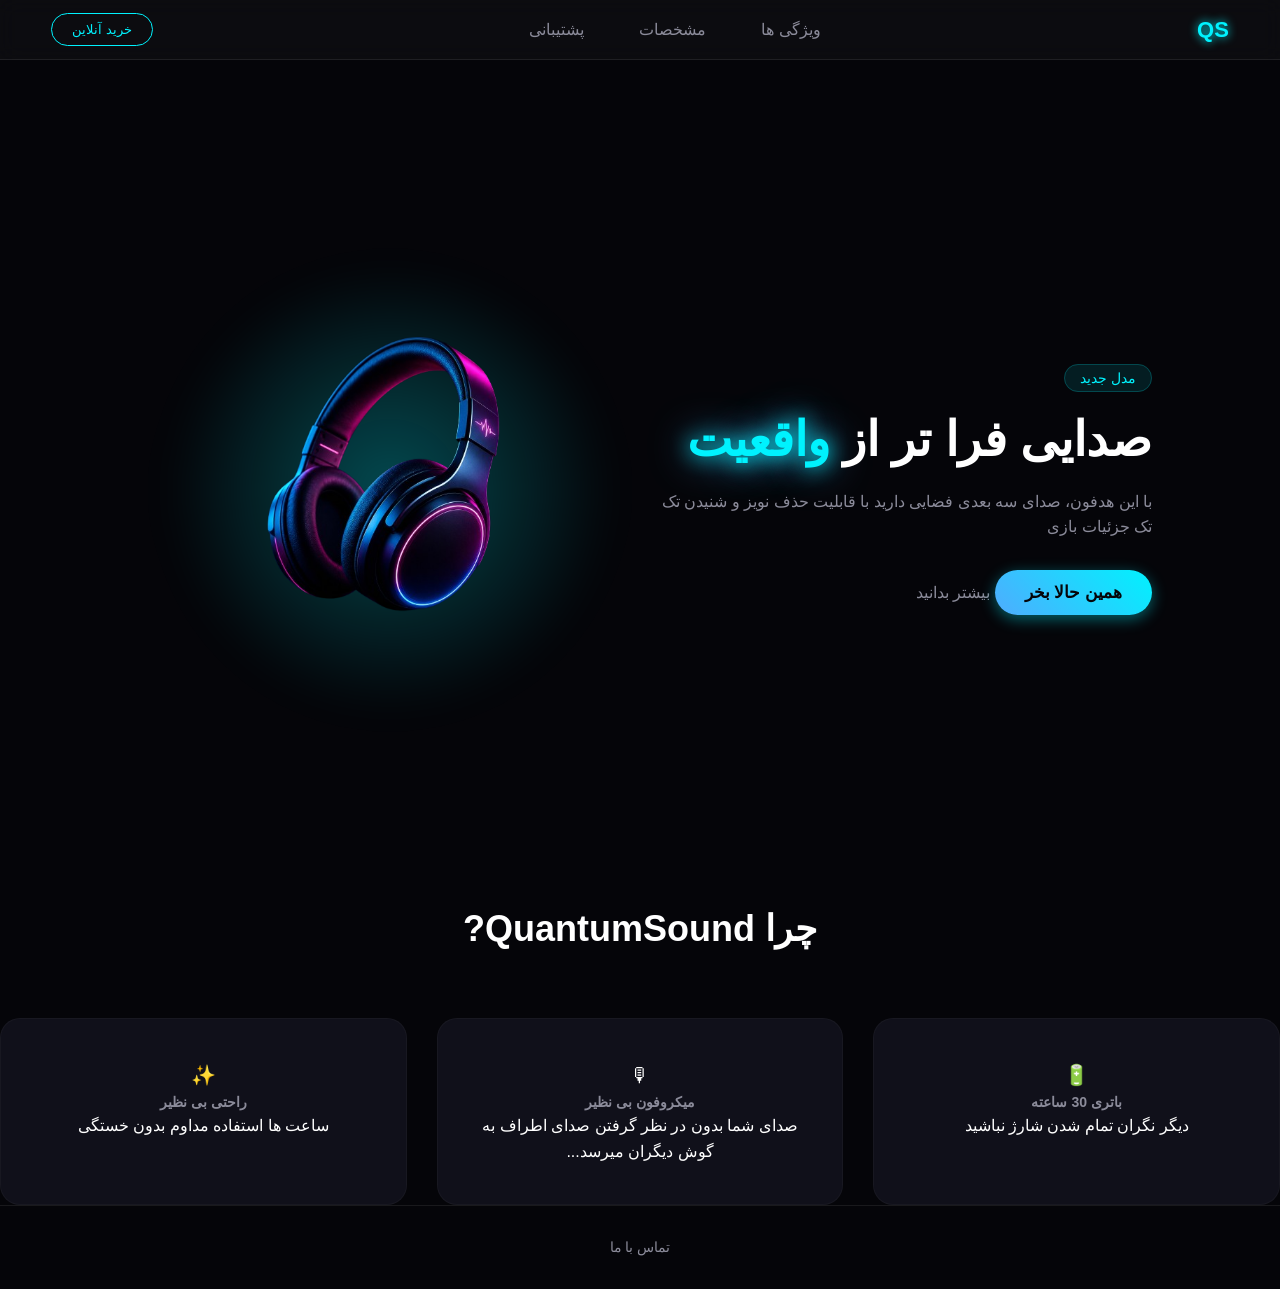
==== index.html @ e89c04da "Rename main.html to index.html" ====
<!DOCTYPE html>
<html lang="fa" dir="rtl">
<head>
    <meta charset="UTF-8">
    <meta name="viewport" content="width=device-width, initial-scale=1.0">
    <title>QuantumSound</title>
    <link rel="stylesheet" href="./styles.css">
</head>
<body>
    <header class="main-header">
        <div class="logo">QS</div>
        <nav class="nav-links">
            <ul>
                <li><a href="#features">ویژگی ها</a></li>
                <li><a href="#features">مشخصات</a></li>
                <li><a href="#footer">پشتیبانی</a></li>
            </ul>
        </nav>
        <button class="btn-buy-small">خرید آنلاین</button>
    </header>
    <main class="intro-container">
        <div class="intro-content">
            <span class="badge">مدل جدید</span>
            <h1>صدایی فرا تر از <span class="neon-text">واقعیت</span></h1>
            <p>با این هدفون، صدای سه بعدی فضایی دارید  با قابلیت حذف نویز و شنیدن تک تک جزئیات بازی</p>
            <div class="cta-group">
                <button class="btn-primary">همین حالا بخر</button>
                <a href="#features" class="link-secondary">بیشتر بدانید</a>
            </div>
        </div>
        <div class="showcase-image-wrap"> 
            <div class="floating-image"><img src="./d0c38a62-3740-4512-b876-8fed51d01b6f-removebg-preview.png" alt="تصویر هدفون"></div>
            <div class="neon-glow-circle"></div>
        </div>
    </main>
    <section id = "features" class="feature-section">
        <h2 class="section-title">چرا QuantumSound?</h2>
        <div class="features-grid">
                <div class="feature-card">
                <div class="icon">🔋</div>
                <h3> باتری 30 ساعته</h3>
                <P>دیگر نگران تمام شدن شارژ نباشید</P>
                </div>
                <div class="feature-card">
                    <div class="icon">🎙</div>
                    <h3>میکروفون بی نظیر</h3>
                    <p>صدای شما بدون در نظر گرفتن صدای اطراف به گوش دیگران میرسد...</p>
                </div>
                 <div class="feature-card">
                    <div class="icon">✨</div>
                    <h3>راحتی بی نظیر</h3>
                    <p>ساعت ها استفاده مداوم بدون خستگی</p>
                 </div>
        </div>
    </section>
    <footer class="footer">تماس با ما</footer>

    
</body>
</html>
---- styles.css ----
:root{
    --bg-color: #050509 ;
    --card-bg: #10101a ;
    --primary-neon: #00f2fe ;
    --secondary-neon: #4facfe ;
    --text-main: #ffffff ;
    --text-muted: #8b8b9a ;
    --glass-bg: rgba(255,255,255,0.03);
    --glass-border: rgba(255,255,255,0.08);
}
*{
    margin: 0;
    padding: 0;
    box-sizing: border-box;
    scroll-behavior:smooth;
}
body{
    background-color:var(--bg-color);
    color:var(--text-main);
    font-family: 'Segoe UI', Tahoma, Geneva, Verdana, sans-serif;
    line-height: 1.6;
    overflow-x: hidden;
} 
.main-header{
    position: fixed;
    top: 0 ;
    left: 0;
    right: 0;
    width: 100%;
    display: flex;
    box-sizing: border-box;
    justify-content: space-between;
    align-items: center;
    padding: 12px  4%;
    background-color: var(--glass-bg);
    backdrop-filter: blur(10px);
    border-bottom: 1px solid var(--glass-border);
    z-index: 1000;
}
.logo{
    font-size: 22px;
    font-weight: bolder;
    color: var(--primary-neon);
    text-shadow: 0 0 10px var(--primary-neon);
}
.nav-links{
    list-style: none;
}
.nav-links a {
    text-decoration: none;
    color: var(--text-muted);
    margin: 0 15px;
    transition: color 0.3s;
}
header nav ul {
    display: flex;
    list-style:none ;
    gap: 25px;
    text-decoration: none;
    color: var(--text-muted);
    margin: 0 15px;
    transition: color 0.3s;
}
header nav ul a:hover{
    color:var(--text-main);
}
.btn-buy-small{
    background: transparent;
    color: var(--primary-neon);
    border: 1px solid var(--primary-neon);
    padding: 8px 20px;
    border-radius: 20px;
    transition: all 0.3s;
    cursor: pointer;
} 
.btn-buy-small:hover{
    background-color: var(--primary-neon);
    color: var(--bg-color);
    box-shadow: 0 0 15px var(--primary-neon);
}
.intro-container{
    height: 100vh;
    display: flex;
    align-items: center;
    justify-content: space-between;
    padding: 0 10%;
    padding-top: 80px;
}
.intro-content{
    flex: 1;
    max-width: 500px;
}
.badge{
    background-color: rgba(0, 242, 254, 0.1);
    color: var(--primary-neon);
    padding: 5px 15px;
    border-radius: 20px;
    font-size: 14px;
    border: 1px solid rgba(0, 242, 254, 0.2);
}
.intro-content h1{
    font-size: 48px;
    margin: 20px 0;
    line-height: 1.2;
}
.neon-text{
    color: var(--primary-neon);
    text-shadow: 0 0 20px var(--primary-neon) , 0 0 40px var(--secondary-neon);
}
.intro-content p{
    color: var(--text-muted);
    margin-bottom: 30px;
}
.btn-primary{
    background: linear-gradient(45deg , var(--secondary-neon), var(--primary-neon) );
    color: var(--bg-color);
    border: none;
    padding: 12px 30px;
    border-radius: 25px;
    font-weight: bolder;
    cursor: pointer;
    box-shadow: 0 4px 15px rgba(0, 242, 254, 0.4);
    transition: transform 0.2s , box-shadow 0.3s ;
    font-size: 17px;
}
.btn-primary:hover{
    transform: translateY(-3px) ;
    box-shadow: 0 6px 25px rgba(0, 242, 254, 0.6);
}
.link-secondary{
    color: var(--text-muted);
    text-decoration: none;
    transition: color 0.3s;
}
.link-secondary:hover{
    color: var(--text-main) ;
}
.showcase-image-wrap{
    flex: 1;
    display: flex;
    justify-content: center;
    align-items: center;
    position: relative;
}
.floating-image{
    position: relative;
    z-index: 2;
    animation: floatAnimation 6s ease-in-out infinite;
}
.floating-image img{
    width: 350px;
    height: auto;
}
.neon-glow-circle{
    position: absolute;
    top: 50%;
    left: 50%;
    transform: translate(-50% , -50%);
    width: 450px;
    height: 450px;
    background:radial-gradient(circle ,rgba(0, 242, 254, 0.3) 0% ,rgba(5,5,9,0) 70% );
    filter: blur(20px);
}
@keyframes floatAnimation {
    0% {transform:translateY(0px)rotate(0deg);}
    50% {transform: translateY(-25px) rotate(2deg);}
    100% {transform: translateY(0px) rotate(0deg);}
}
.features-section{
    padding: 100px 10%;
    background-color: #080810;
}
.section-title {
    text-align: center;
    margin-bottom: 60px;
    font-size: 36px;
}
.features-grid{
    display: grid;
    grid-template-columns: repeat(auto-fit ,minmax(280px, 1fr));
    gap: 30px;
    perspective: 1000px;
}
.feature-card{
    background-color: var(--card-bg);
    padding: 40px;
    border-radius: 20px;
    border: 1px solid var(--glass-bg);
    text-align: center;
    transition: transform 0.5s ease, border-color 0.5s ease;
    transform-style: preserve-3d;
}
.feature-card:hover .icon,
.feature-card:hover h3 {
    transform: translateZ(30px);
    transition: transform 0.5s ease;
}
.feature-card h3 {
    color: var(--text-muted);
    font-size: 14px;
}
.feature-card .icon{
    font-size: 20px;
}
footer{
    text-align: center;
    padding: 30px;
    background-color: var(--bg-color);
    color: var(--text-muted);
    border-top: 1px solid var(--glass-border);
    font-size: 14px;
}
@media (max-width:1024px) {
    .main-header{
        align-items: center;
        padding: 12px  5%;
        flex-direction: column;
        gap:12px;
        margin: 0%;
        position:fixed;
    }
    .nav-links{
        display: flex;
        justify-content: center;
        gap: 15px;
        width: 100%;
    }
    .nav-links a {
        margin: 0;
        font-size: 13px;
    }
    .intro-container{
        flex-direction: column;
        height: auto;
        padding: 110px 5% 50px 5%;
        text-align: center;
        gap: 30px;
        margin-top: 100px;
    }
    .intro-content{
        max-width: 100%;
    }
    .intro-content h1 {
        font-size: 32px;
    }
    .cta-group{
        justify-content: center;
    }
    .floating-image{
        max-width: 220px;
    }
    .neon-glow-circle{
        width: 180px;
        height: 180px;
    }
    .features-section{
        padding: 50px 5%;
    }
    .section-title{
        font-size: 28px;
    }
}
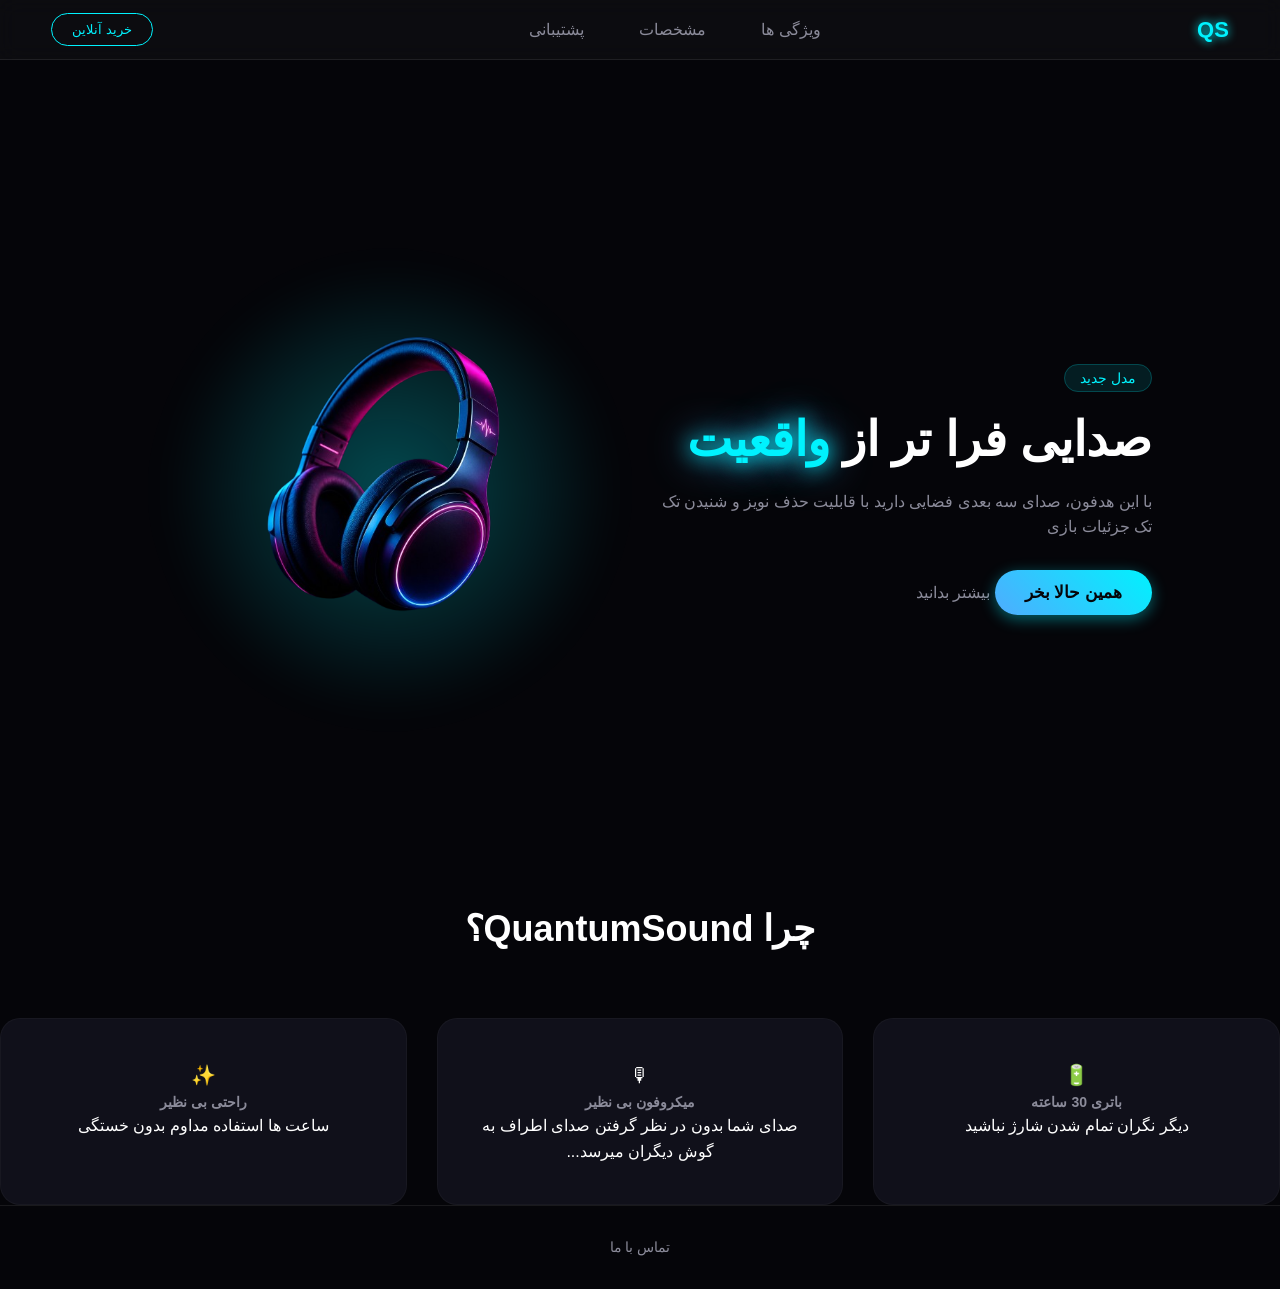
==== commit fcb7fb1e: "Update index.html" ====
--- a/index.html
+++ b/index.html
@@ -33,13 +33,13 @@
             <div class="neon-glow-circle"></div>
         </div>
     </main>
-    <section id = "features" class="feature-section">
-        <h2 class="section-title">چرا QuantumSound?</h2>
+    <section id="features" class="feature-section">
+        <h2 class="section-title">چرا QuantumSound؟</h2>
         <div class="features-grid">
                 <div class="feature-card">
                 <div class="icon">🔋</div>
                 <h3> باتری 30 ساعته</h3>
-                <P>دیگر نگران تمام شدن شارژ نباشید</P>
+                <p>دیگر نگران تمام شدن شارژ نباشید</p>
                 </div>
                 <div class="feature-card">
                     <div class="icon">🎙</div>
@@ -53,7 +53,7 @@
                  </div>
         </div>
     </section>
-    <footer class="footer">تماس با ما</footer>
+    <footer id="footer" class="footer">تماس با ما</footer>
 
     
 </body>
